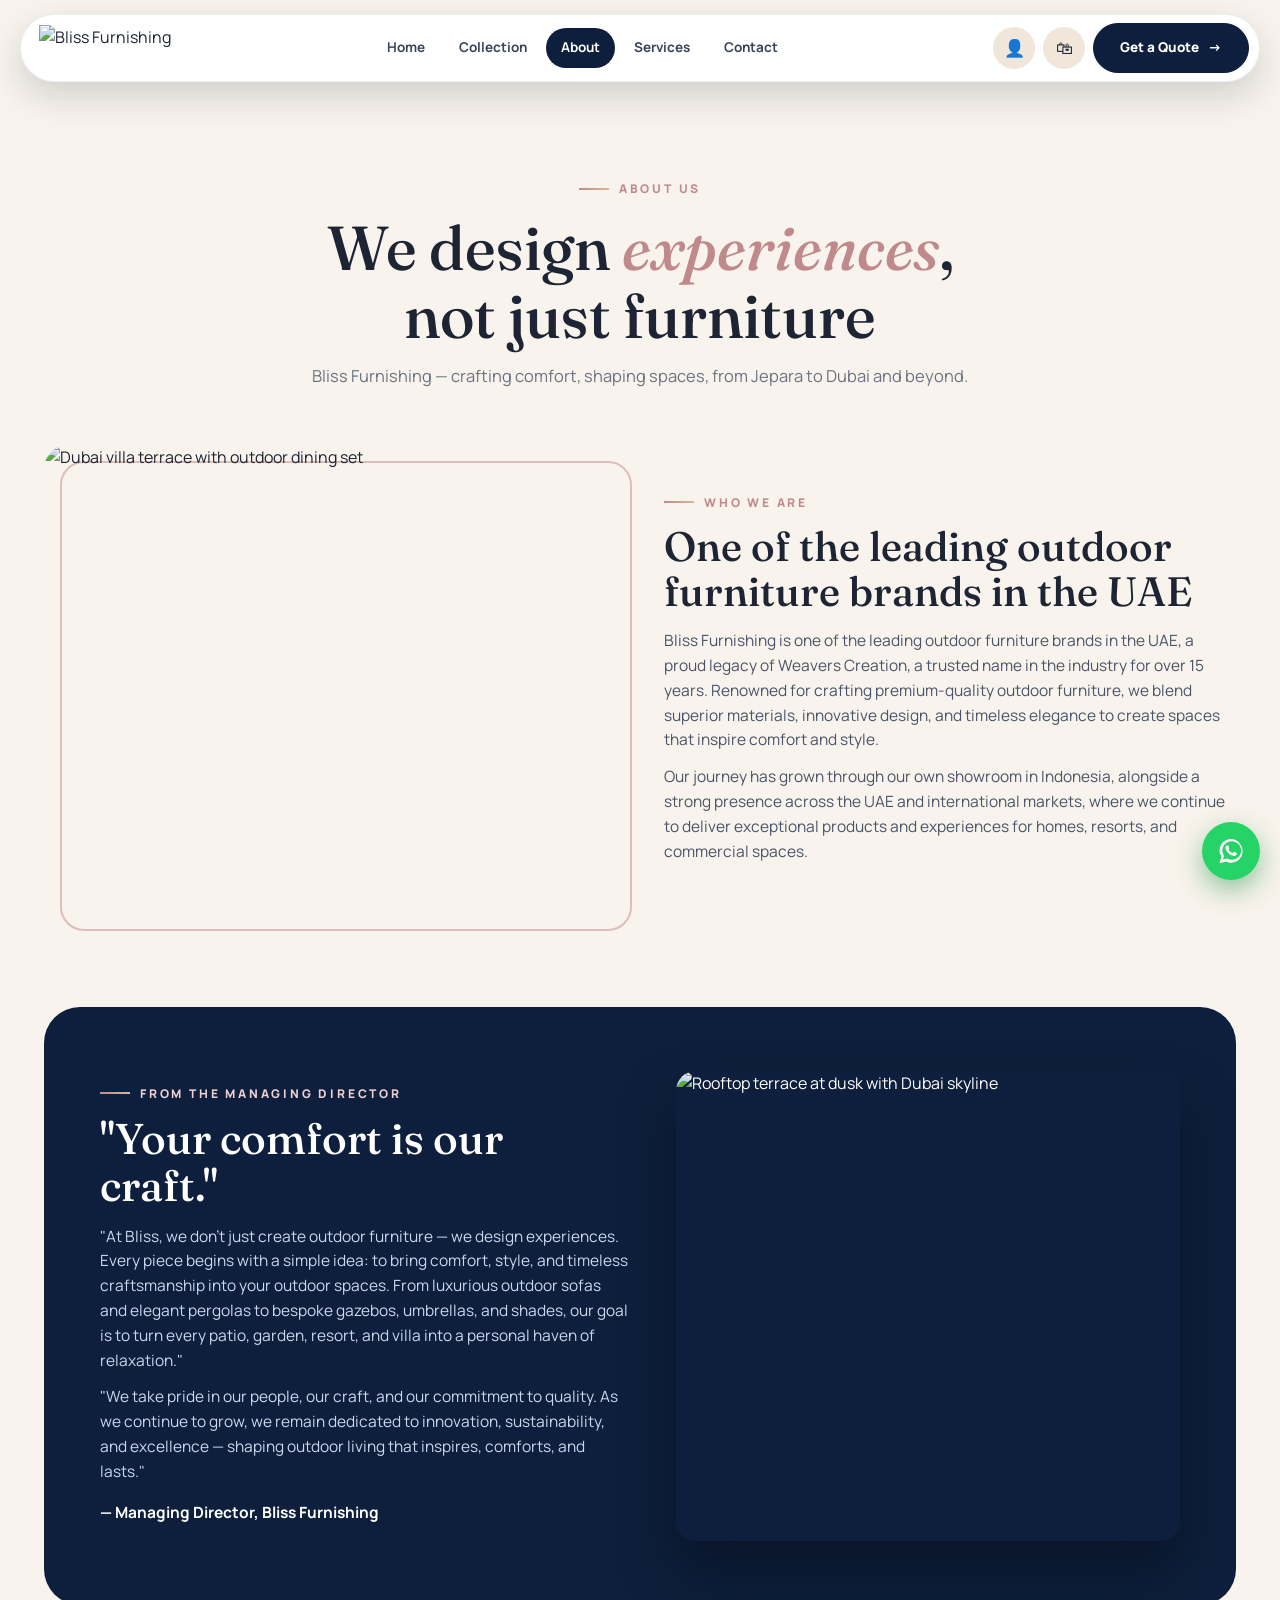
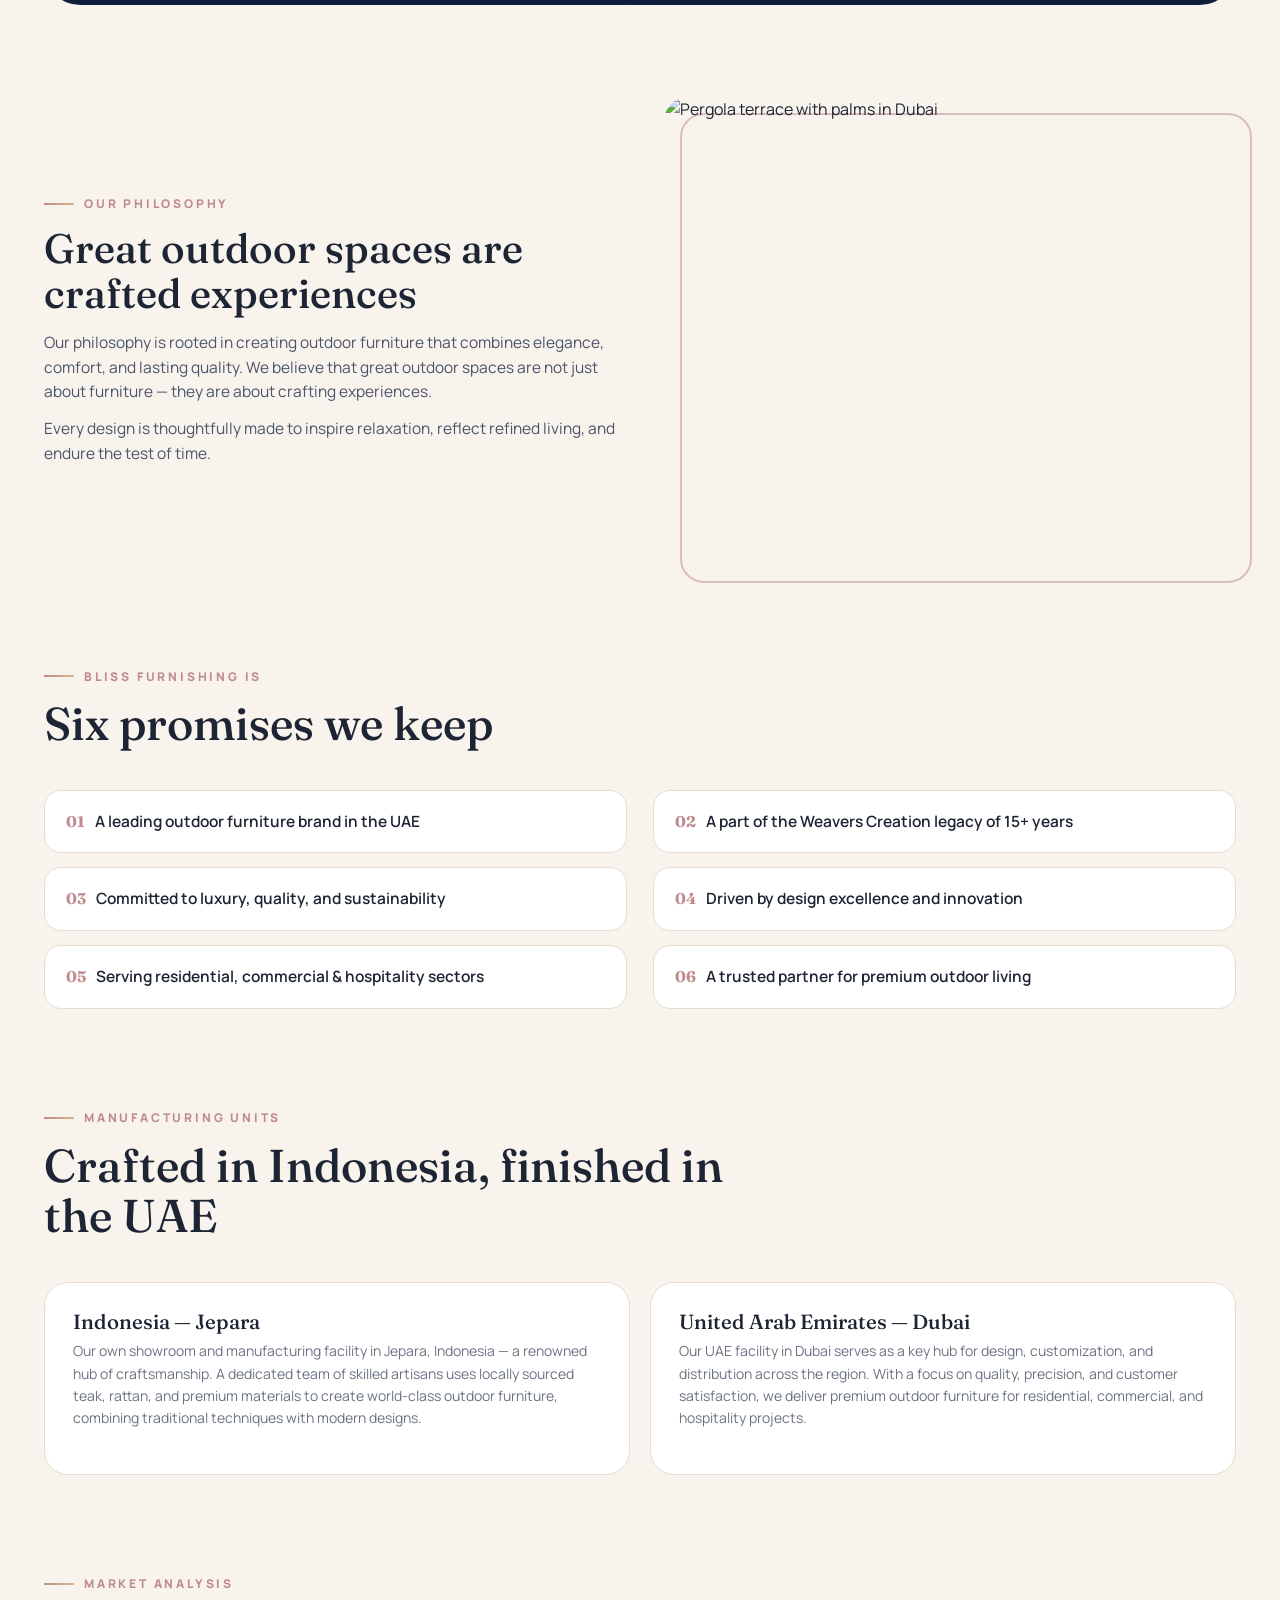
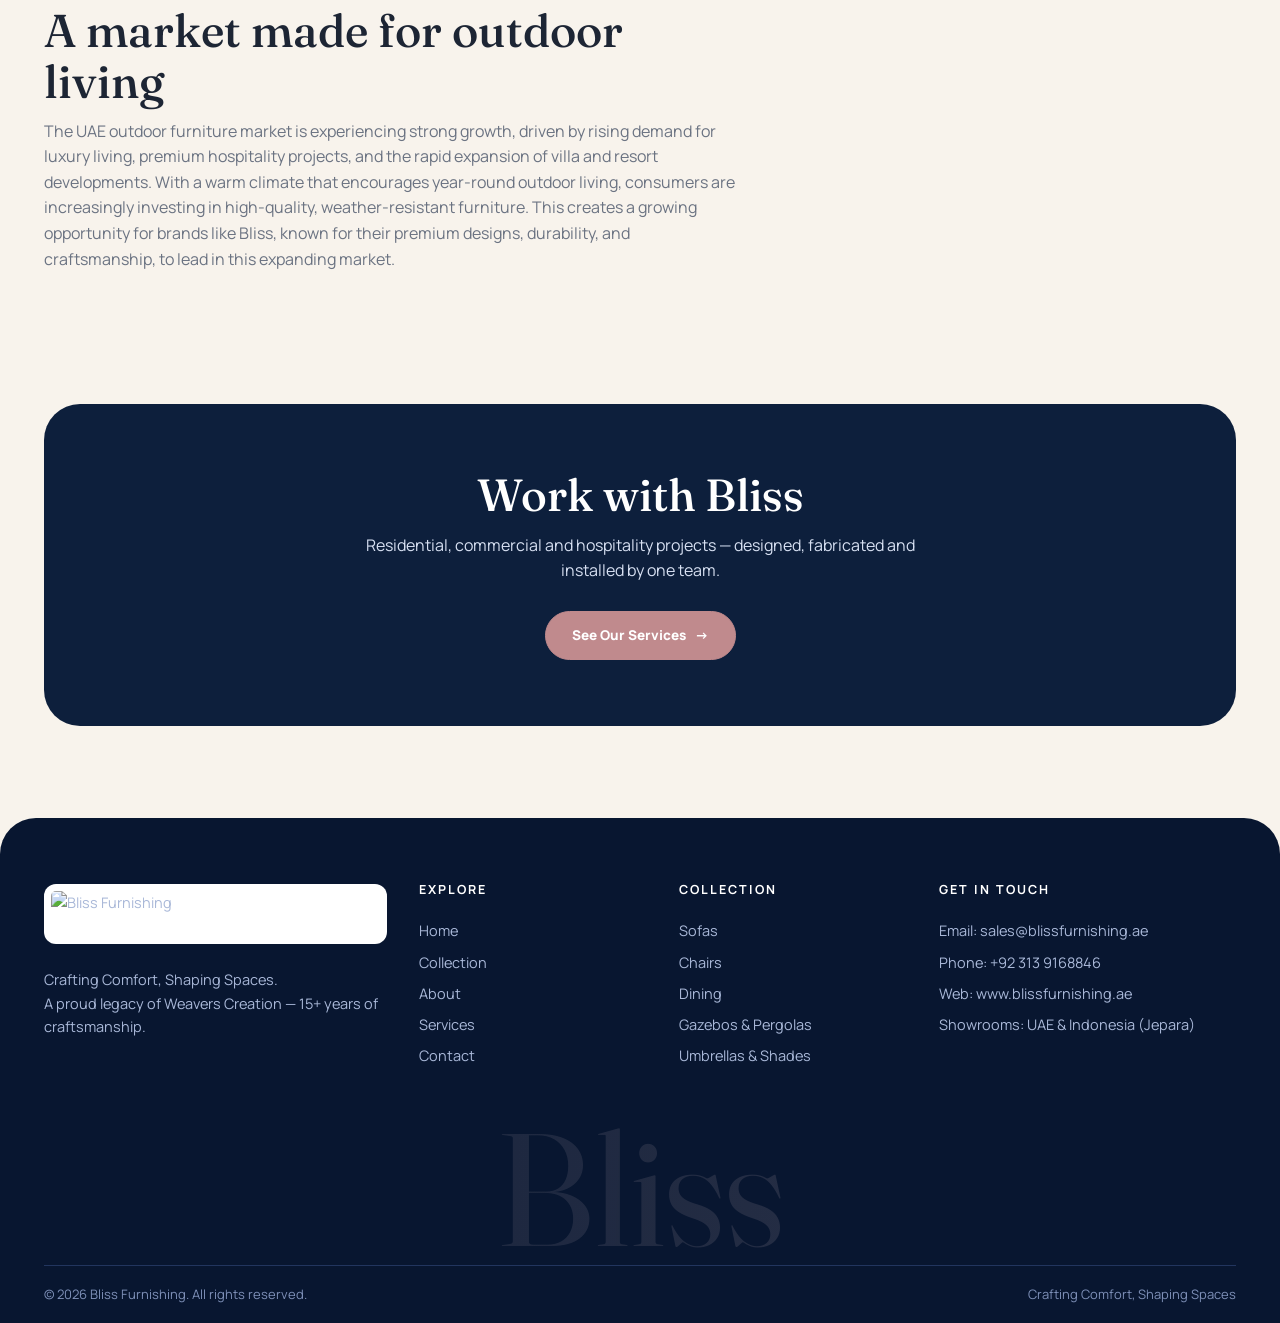
==== animated/about.html @ ad26f870 "Add files via upload" ====
<!DOCTYPE html>
<html lang="en">
<head>
<meta charset="UTF-8">
<meta name="viewport" content="width=device-width, initial-scale=1.0">
<title>About — Bliss Furnishing | A Weavers Creation Legacy</title>
<link rel="stylesheet" href="style.css?v=6">
</head>
<body>
<div id="loader"><img src="../images/logo.png" alt="Bliss Furnishing"></div>
<div class="nav-shell">
  <div class="nav-in">
    <a class="logo" href="index.html"><img src="../images/logo.png" alt="Bliss Furnishing"></a>
    <nav class="main" id="mainNav">
      <a href="index.html">Home</a>
      <a href="collection.html">Collection</a>
      <a href="about.html" class="active">About</a>
      <a href="services.html">Services</a>
      <a href="contact.html">Contact</a>
    </nav>
    <div class="nav-acts">
      <a class="nicon" href="account.html" title="My Account">👤</a>
      <a class="nicon" href="cart.html" title="Cart">🛍<span class="cartCount">0</span></a>
      <a class="btn" href="contact.html">Get a Quote <span class="arr">→</span></a>
    </div>
    <button class="burger" onclick="document.getElementById('mainNav').classList.toggle('open')">☰</button>
  </div>
</div>

<section class="wrap pagehero">
  <div class="eyebrow">About Us</div>
  <h1 data-cnt="about.heroTitle">We design <em>experiences</em>,<br>not just furniture</h1>
  <p data-cnt="about.heroSub">Bliss Furnishing — crafting comfort, shaping spaces, from Jepara to Dubai and beyond.</p>
</section>

<section class="wrap">
  <div class="split rv">
    <div class="imgbox"><img data-cimg="about.whoImg" src="../images/terrace.jpg" alt="Dubai villa terrace with outdoor dining set"></div>
    <div>
      <div class="eyebrow">Who We Are</div>
      <h2 data-cnt="about.whoTitle">One of the leading outdoor furniture brands in the UAE</h2>
      <p data-cnt="about.whoText">Bliss Furnishing is one of the leading outdoor furniture brands in the UAE, a proud legacy of Weavers Creation, a trusted name in the industry for over 15 years. Renowned for crafting premium-quality outdoor furniture, we blend superior materials, innovative design, and timeless elegance to create spaces that inspire comfort and style.</p>
      <p data-cnt="about.whoText2">Our journey has grown through our own showroom in Indonesia, alongside a strong presence across the UAE and international markets, where we continue to deliver exceptional products and experiences for homes, resorts, and commercial spaces.</p>
    </div>
  </div>
</section>

<section class="wrap sec">
  <div class="feature rv">
    <div class="fbg"></div>
    <div>
      <div class="eyebrow" style="color:var(--rose2)">From the Managing Director</div>
      <h2 data-cnt="about.mdQuote">"Your comfort is our craft."</h2>
      <p data-cnt="about.mdText">"At Bliss, we don't just create outdoor furniture — we design experiences. Every piece begins with a simple idea: to bring comfort, style, and timeless craftsmanship into your outdoor spaces. From luxurious outdoor sofas and elegant pergolas to bespoke gazebos, umbrellas, and shades, our goal is to turn every patio, garden, resort, and villa into a personal haven of relaxation."</p>
      <p data-cnt="about.mdText2">"We take pride in our people, our craft, and our commitment to quality. As we continue to grow, we remain dedicated to innovation, sustainability, and excellence — shaping outdoor living that inspires, comforts, and lasts."</p>
      <p style="color:#fff;font-weight:700;margin-top:16px">— Managing Director, Bliss Furnishing</p>
    </div>
    <img class="main" data-cimg="about.mdImg" src="../images-uae/coffee.jpg" alt="Rooftop terrace at dusk with Dubai skyline">
  </div>
</section>

<section class="wrap" style="padding-bottom:92px">
  <div class="split rv">
    <div>
      <div class="eyebrow">Our Philosophy</div>
      <h2 data-cnt="about.philTitle">Great outdoor spaces are crafted experiences</h2>
      <p data-cnt="about.philText">Our philosophy is rooted in creating outdoor furniture that combines elegance, comfort, and lasting quality. We believe that great outdoor spaces are not just about furniture — they are about crafting experiences.</p>
      <p data-cnt="about.philText2">Every design is thoughtfully made to inspire relaxation, reflect refined living, and endure the test of time.</p>
    </div>
    <div class="imgbox"><img data-cimg="about.philImg" src="../images-uae/pergola.jpg" alt="Pergola terrace with palms in Dubai"></div>
  </div>
</section>

<section class="wrap" style="padding-bottom:92px">
  <div class="sec-head rv">
    <div class="eyebrow">Bliss Furnishing Is</div>
    <h2>Six promises we keep</h2>
  </div>
  <div class="list6">
    <div><b>01</b><span data-cnt="about.pr1">A leading outdoor furniture brand in the UAE</span></div>
    <div><b>02</b><span data-cnt="about.pr2">A part of the Weavers Creation legacy of 15+ years</span></div>
    <div><b>03</b><span data-cnt="about.pr3">Committed to luxury, quality, and sustainability</span></div>
    <div><b>04</b><span data-cnt="about.pr4">Driven by design excellence and innovation</span></div>
    <div><b>05</b><span data-cnt="about.pr5">Serving residential, commercial & hospitality sectors</span></div>
    <div><b>06</b><span data-cnt="about.pr6">A trusted partner for premium outdoor living</span></div>
  </div>
</section>

<section class="wrap" style="padding-bottom:92px">
  <div class="sec-head rv">
    <div class="eyebrow">Manufacturing Units</div>
    <h2 data-cnt="about.unitsTitle">Crafted in Indonesia, finished in the UAE</h2>
  </div>
  <div class="grid" style="grid-template-columns:repeat(2,1fr)">
    <div class="pcard rv"><div class="info" style="padding:28px">
      <h3 data-cnt="about.u1t">Indonesia — Jepara</h3>
      <p class="desc" data-cnt="about.u1d" style="min-height:0">Our own showroom and manufacturing facility in Jepara, Indonesia — a renowned hub of craftsmanship. A dedicated team of skilled artisans uses locally sourced teak, rattan, and premium materials to create world-class outdoor furniture, combining traditional techniques with modern designs.</p>
    </div></div>
    <div class="pcard rv" data-d="1"><div class="info" style="padding:28px">
      <h3 data-cnt="about.u2t">United Arab Emirates — Dubai</h3>
      <p class="desc" data-cnt="about.u2d" style="min-height:0">Our UAE facility in Dubai serves as a key hub for design, customization, and distribution across the region. With a focus on quality, precision, and customer satisfaction, we deliver premium outdoor furniture for residential, commercial, and hospitality projects.</p>
    </div></div>
  </div>
</section>

<section class="wrap" style="padding-bottom:92px">
  <div class="sec-head rv">
    <div class="eyebrow">Market Analysis</div>
    <h2 data-cnt="about.mktTitle">A market made for outdoor living</h2>
    <p data-cnt="about.mktText" style="max-width:900px">The UAE outdoor furniture market is experiencing strong growth, driven by rising demand for luxury living, premium hospitality projects, and the rapid expansion of villa and resort developments. With a warm climate that encourages year-round outdoor living, consumers are increasingly investing in high-quality, weather-resistant furniture. This creates a growing opportunity for brands like Bliss, known for their premium designs, durability, and craftsmanship, to lead in this expanding market.</p>
  </div>
</section>

<section class="wrap">
  <div class="cta rv">
    <div class="cbg"></div>
    <h2 data-cnt="about.ctaTitle">Work with Bliss</h2>
    <p data-cnt="about.ctaText">Residential, commercial and hospitality projects — designed, fabricated and installed by one team.</p>
    <a class="btn rose" href="services.html">See Our Services <span class="arr">→</span></a>
  </div>
</section>

<footer>
  <div class="wrap">
    <div class="foot-in">
      <div><a class="logo" href="index.html"><img src="../images/logo.png" alt="Bliss Furnishing"></a><p style="margin-top:16px" data-cnt="footer.tag">Crafting Comfort, Shaping Spaces.<br>A proud legacy of Weavers Creation — 15+ years of craftsmanship.</p></div>
      <div><h4>Explore</h4><a href="index.html">Home</a><a href="collection.html">Collection</a><a href="about.html">About</a><a href="services.html">Services</a><a href="contact.html">Contact</a></div>
      <div><h4>Collection</h4><a href="collection.html">Sofas</a><a href="collection.html">Chairs</a><a href="collection.html">Dining</a><a href="collection.html">Gazebos & Pergolas</a><a href="collection.html">Umbrellas & Shades</a></div>
      <div><h4>Get in Touch</h4><p>Email: sales@blissfurnishing.ae</p><p>Phone: +92 313 9168846</p><p>Web: www.blissfurnishing.ae</p><p>Showrooms: UAE & Indonesia (Jepara)</p></div>
    </div>
    <div class="big-word">Bliss</div>
    <div class="foot-bar"><span>© 2026 Bliss Furnishing. All rights reserved.</span><span>Crafting Comfort, Shaping Spaces</span></div>
  </div>
</footer>
<script>
window.addEventListener('load',()=>setTimeout(()=>document.getElementById('loader').classList.add('done'),400));
setTimeout(()=>document.getElementById('loader').classList.add('done'),2200);
const io=new IntersectionObserver(es=>es.forEach(e=>{if(e.isIntersecting){e.target.classList.add('in');io.unobserve(e.target)}}),{threshold:.12});
document.querySelectorAll('.rv').forEach(el=>io.observe(el));
</script>
<a id="waFloat" href="https://wa.me/923139168846?text=Hello%20Bliss%20Furnishing%2C%20I%20have%20a%20question" target="_blank" rel="noopener" aria-label="Chat with us on WhatsApp" style="position:fixed;right:20px;bottom:20px;z-index:400;width:58px;height:58px;border-radius:50%;background:#25D366;display:grid;place-items:center;box-shadow:0 10px 26px rgba(18,140,60,.45)"><svg viewBox="0 0 32 32" width="30" height="30" fill="#fff" aria-hidden="true"><path d="M16.1 3.2C9.3 3.2 3.8 8.6 3.8 15.3c0 2.4.7 4.7 2 6.7L3.7 29l7.3-1.9c1.6.9 3.3 1.3 5.1 1.3 6.8 0 12.3-5.4 12.3-12.1S22.9 3.2 16.1 3.2zm0 22.1c-1.6 0-3.1-.4-4.5-1.2l-.3-.2-3.8 1 1-3.7-.2-.4a9.9 9.9 0 0 1-1.5-5.3c0-5.5 4.5-9.9 10-9.9s10 4.4 10 9.9-4.5 10-10 9.9zm5.5-7.4c-.3-.2-1.8-.9-2-1-.3-.1-.5-.2-.7.1-.2.3-.8 1-.9 1.1-.2.2-.3.2-.6.1a8.2 8.2 0 0 1-4-3.5c-.3-.5.3-.5.7-1.5.1-.2 0-.4 0-.5l-.9-2.2c-.2-.6-.5-.5-.7-.5h-.6c-.2 0-.5.1-.8.4-.3.3-1 1-1 2.5s1.1 2.9 1.2 3.1c.2.2 2.1 3.2 5.1 4.5.7.3 1.3.5 1.7.6.7.2 1.4.2 1.9.1.6-.1 1.8-.7 2-1.4.3-.7.3-1.3.2-1.4-.1-.1-.3-.2-.6-.4z"/></svg></a>
<script>try{var _w=Bliss&&Bliss.settings&&Bliss.settings().wa;if(_w){document.getElementById('waFloat').href='https://wa.me/'+_w+'?text='+encodeURIComponent('Hello Bliss Furnishing, I have a question');}}catch(e){}</script>
<script>window.ROOT="../";</script>
<script src="../assets/store.js?v=3"></script>
</body>
</html>
---- animated/style.css ----
@import url('https://fonts.googleapis.com/css2?family=Fraunces:ital,opsz,wght@0,9..144,400;0,9..144,500;0,9..144,600;1,9..144,500&family=Manrope:wght@400;500;600;700;800&display=swap');
*{box-sizing:border-box;margin:0;padding:0}
:root{--navy:#0d1f3c;--navy2:#081630;--rose:#c08a8d;--rose2:#eecfd0;--gold:#d9b98a;--cream:#f8f3ec;--sand:#f0e7da;--ink:#1d2534;--muted:#6b7382;--line:#e6ddcf;--r:24px}
html{scroll-behavior:smooth}
body{font-family:'Manrope',sans-serif;color:var(--ink);background:var(--cream);line-height:1.6;overflow-x:hidden}
img{display:block;max-width:100%}
a{color:inherit;text-decoration:none}
.wrap{max-width:1240px;margin:0 auto;padding:0 24px}
h1,h2,h3,.serif{font-family:'Fraunces',serif;font-weight:500;line-height:1.1}
.eyebrow{display:inline-flex;align-items:center;gap:10px;font-size:12px;font-weight:800;letter-spacing:2.8px;text-transform:uppercase;color:var(--rose)}
.eyebrow::before{content:"";width:30px;height:2px;background:linear-gradient(90deg,var(--rose),var(--gold))}
/* ---------- preloader ---------- */
#loader{position:fixed;inset:0;z-index:200;background:var(--navy2);display:grid;place-items:center;transition:opacity .7s ease,visibility .7s}
#loader.done{opacity:0;visibility:hidden}
#loader img{height:92px;background:#fff;border-radius:14px;padding:10px;animation:lpulse 1.2s ease-in-out infinite}
@keyframes lpulse{0%,100%{transform:scale(1)}50%{transform:scale(1.05)}}
/* ---------- nav ---------- */
.nav-shell{position:fixed;top:14px;left:0;right:0;z-index:100;padding:0 16px;animation:drop .8s .2s cubic-bezier(.2,.8,.2,1) backwards}
@keyframes drop{from{transform:translateY(-70px);opacity:0}}
.nav-in{max-width:1240px;margin:0 auto;display:flex;align-items:center;justify-content:space-between;gap:16px;background:#ffffff;border:1px solid rgba(13,31,60,.08);box-shadow:0 14px 36px rgba(8,22,48,.16);border-radius:999px;padding:8px 10px 8px 18px;transition:.3s}
.logo img{height:46px;width:auto}
nav.main{display:flex;gap:4px}
nav.main a{font-size:13.5px;font-weight:700;padding:9px 15px;border-radius:999px;color:#39445a;position:relative}
nav.main a:hover{background:var(--sand)}
nav.main a.active{background:var(--navy);color:#fff}
.btn{display:inline-flex;align-items:center;gap:9px;padding:13px 26px;border-radius:999px;font-size:13.5px;font-weight:800;background:var(--navy);color:#fff;border:1px solid var(--navy);cursor:pointer;transition:.3s;overflow:hidden}
.btn .arr{transition:transform .3s}
.btn:hover{background:var(--rose);border-color:var(--rose);transform:translateY(-2px);box-shadow:0 14px 26px rgba(192,138,141,.4)}
.btn:hover .arr{transform:translateX(4px)}
.btn.rose{background:var(--rose);border-color:var(--rose)}
.btn.rose:hover{background:var(--navy);border-color:var(--navy);box-shadow:0 14px 26px rgba(13,31,60,.35)}
.btn.ghost{background:rgba(255,255,255,.12);color:#fff;border-color:rgba(255,255,255,.55);backdrop-filter:blur(6px)}
.btn.ghost:hover{background:#fff;color:var(--navy)}
.burger{display:none;background:var(--navy);color:#fff;border:none;border-radius:999px;width:42px;height:42px;font-size:18px;cursor:pointer}
/* ---------- hero ---------- */
.hero{position:relative;height:100vh;height:100svh;min-height:620px;max-height:940px;display:flex;align-items:flex-end;color:#fff;overflow:hidden;border-radius:0 0 36px 36px}
.hero .bg{position:absolute;inset:-6% 0}
.hero .bg img{width:100%;height:100%;object-fit:cover}
.hslide{position:absolute;inset:0;opacity:0;transition:opacity 1.6s ease}
.hslide.on{opacity:1}
.hslide img{width:100%;height:100%;object-fit:cover;animation:sway 16s ease-in-out infinite alternate}
@keyframes sway{from{transform:scale(1.07) rotate(0deg) translateX(0)}to{transform:scale(1.13) rotate(.5deg) translateX(-10px)}}
.hdots{position:absolute;bottom:64px;left:50%;transform:translateX(-50%);display:flex;gap:8px;z-index:5}
.hdots button{width:9px;height:9px;border-radius:99px;border:0;background:rgba(255,255,255,.45);cursor:pointer;padding:0}
.hdots button.on{background:#fff;width:26px}
@keyframes kenburns{from{transform:scale(1)}to{transform:scale(1.1)}}
.hero::after{content:"";position:absolute;inset:0;background:linear-gradient(180deg,rgba(8,22,48,.38),rgba(8,22,48,.05) 34%,rgba(8,22,48,.78)),linear-gradient(96deg,rgba(8,22,48,.62) 0%,rgba(8,22,48,.28) 46%,rgba(8,22,48,0) 72%)}
.hero-in{position:relative;z-index:2;padding:118px 0 104px;width:100%}
.hero h1{font-size:clamp(31px,4.2vw,50px);max-width:640px;line-height:1.04;text-shadow:0 3px 26px rgba(8,22,48,.55),0 1px 3px rgba(8,22,48,.5)}
.hero .eyebrow{color:#ffe1e2;text-shadow:0 1px 10px rgba(8,22,48,.65)}
.hero h1 .line{display:block}
.hero h1 .line span{display:inline-block;animation:fadeUp .9s ease backwards}
.hero h1 .line:nth-child(2) span{animation-delay:.15s}
.hero h1 .line:nth-child(3) span{animation-delay:.3s}
.hero h1 em{font-style:italic;color:#f3c6a5;text-shadow:0 2px 16px rgba(8,22,48,.9),0 1px 3px rgba(8,22,48,.95)}
.hero p{max-width:570px;font-size:16.5px;color:#f2f5fb;margin:16px 0 24px;animation:fadeUp 1s .5s backwards;text-shadow:0 1px 12px rgba(8,22,48,.7)}
.hero-cta{display:flex;gap:12px;flex-wrap:wrap;animation:fadeUp 1s .65s backwards}
@keyframes fadeUp{from{opacity:0;transform:translateY(24px)}}
.float-chip{position:absolute;z-index:3;background:rgba(255,255,255,.92);color:var(--navy);border-radius:16px;padding:12px 18px;font-weight:800;font-size:13.5px;box-shadow:0 18px 36px rgba(8,22,48,.28);display:flex;gap:10px;align-items:center;animation:floaty 5.5s ease-in-out infinite}
.float-chip small{display:block;font-weight:600;color:var(--muted);font-size:11.5px}
.float-chip .dot{width:10px;height:10px;border-radius:50%;background:var(--rose);animation:blink 1.8s infinite}
@keyframes blink{0%,100%{opacity:1}50%{opacity:.35}}
@keyframes floaty{0%,100%{transform:translateY(0)}50%{transform:translateY(-9px)}}
.chip1{top:21%;right:6%}
.chip2{bottom:30%;right:11%;animation-delay:1.4s}
.scroll-hint{position:absolute;left:50%;bottom:20px;transform:translateX(-50%);z-index:3;color:#dbe4f5;font-size:11px;letter-spacing:2.6px;text-transform:uppercase;text-align:center}
.scroll-hint::after{content:"";display:block;width:1.5px;height:38px;margin:8px auto 0;background:linear-gradient(#fff,transparent);animation:drip 1.8s ease-in-out infinite}
@keyframes drip{0%{transform:scaleY(0);transform-origin:top}55%{transform:scaleY(1);transform-origin:top}56%{transform-origin:bottom}100%{transform:scaleY(0);transform-origin:bottom}}
.hero-stats{display:flex;gap:36px;margin-top:32px;flex-wrap:wrap;animation:fadeUp 1s .8s backwards}
.hero-stats b{font-family:'Fraunces',serif;font-size:32px;display:block}
.hero-stats span{font-size:12px;letter-spacing:1.7px;text-transform:uppercase;color:#c6d0e4}
/* ---------- marquee ---------- */
.marquee{background:#c08a8d;color:#fff;overflow:hidden;padding:16px 0}
.hero .marquee{position:absolute;left:0;right:0;bottom:0;z-index:4;background:linear-gradient(90deg,rgba(189,131,135,.97),rgba(201,159,162,.97));backdrop-filter:blur(6px);padding:13px 0}
.marquee .track{display:flex;gap:46px;white-space:nowrap;width:max-content;animation:mq 44s linear infinite;font-family:'Fraunces',serif;font-size:19px}
.marquee i{color:#f6e7cd;font-style:normal}
@keyframes mq{to{transform:translateX(-50%)}}
/* ---------- sections & reveal ---------- */
.sec{padding-top:92px;padding-bottom:92px}
.sec-head{max-width:700px;margin-bottom:40px}
.sec-head h2{font-size:clamp(31px,4.2vw,46px);margin:13px 0 11px}
.sec-head h2 em{font-style:italic;color:var(--rose)}
.sec-head p{color:var(--muted);font-size:16px}
.center{margin-left:auto;margin-right:auto;text-align:center}
.center .eyebrow::after{content:"";width:30px;height:2px;background:linear-gradient(90deg,var(--gold),var(--rose))}
.rv{opacity:0;transform:translateY(34px);transition:opacity .8s ease,transform .8s cubic-bezier(.2,.8,.2,1)}
.rv.in{opacity:1;transform:none}
.rv[data-d="1"]{transition-delay:.1s}.rv[data-d="2"]{transition-delay:.2s}.rv[data-d="3"]{transition-delay:.3s}.rv[data-d="4"]{transition-delay:.4s}
/* ---------- tiles ---------- */
.tiles{display:grid;grid-template-columns:repeat(4,1fr);gap:16px}
.tile{position:relative;border-radius:var(--r);overflow:hidden;height:320px}
.tile img{width:100%;height:100%;object-fit:cover;transition:transform 1s cubic-bezier(.2,.7,.2,1)}
.tile:hover img{transform:scale(1.1) rotate(1deg)}
.tile::after{content:"";position:absolute;inset:0;background:linear-gradient(115deg,transparent 30%,rgba(255,255,255,.28) 48%,transparent 62%);transform:translateX(-120%);transition:transform .9s}
.tile:hover::after{transform:translateX(120%)}
.tile .cap{position:absolute;inset:auto 12px 12px 12px;background:rgba(255,255,255,.93);backdrop-filter:blur(8px);border-radius:15px;padding:13px 17px;display:flex;justify-content:space-between;align-items:center;z-index:2}
.tile .cap b{font-size:15.5px}
.tile .cap span{font-size:12px;color:var(--muted)}
.tile .arr{width:33px;height:33px;border-radius:50%;background:var(--navy);color:#fff;display:grid;place-items:center;transition:.3s}
.tile:hover .arr{background:var(--rose);transform:rotate(-38deg)}
/* ---------- product cards ---------- */
.grid{display:grid;grid-template-columns:repeat(3,1fr);gap:20px}
.pcard{background:#fff;border-radius:var(--r);overflow:hidden;border:1px solid var(--line);transition:transform .35s,box-shadow .35s;animation:cardIn .6s backwards}
@keyframes cardIn{from{opacity:0;transform:translateY(26px) scale(.97)}}
.pcard:hover{transform:translateY(-7px);box-shadow:0 26px 48px rgba(8,22,48,.15)}
.pcard .ph{position:relative;overflow:hidden}
.pcard .ph img{width:100%;height:272px;object-fit:cover;transition:transform 1s cubic-bezier(.2,.7,.2,1)}
.pcard:hover .ph img{transform:scale(1.09)}
.pill{position:absolute;top:12px;left:12px;background:rgba(255,255,255,.93);font-size:11px;font-weight:800;letter-spacing:1.2px;text-transform:uppercase;padding:6px 12px;border-radius:999px;z-index:2}
.pill.rose{background:var(--rose);color:#fff}
.pcard .info{padding:20px 21px 22px}
.pcard h3{font-size:20.5px}
.pcard .desc{color:var(--muted);font-size:14px;margin:7px 0 16px;min-height:44px}
.pcard .row{display:flex;justify-content:space-between;align-items:center;gap:10px}
.pcard .price{font-weight:800;font-size:14.5px}
.pcard .price small{display:block;font-weight:600;color:var(--muted);font-size:11.5px}
.enq{font-size:12.5px;font-weight:800;padding:10px 18px;border-radius:999px;border:1.5px solid var(--navy);transition:.25s}
.enq:hover{background:var(--navy);color:#fff;letter-spacing:.4px}
/* ---------- feature / parallax band ---------- */
.feature{position:relative;border-radius:36px;overflow:hidden;color:#fff;padding:64px 56px;display:grid;grid-template-columns:1.05fr 1fr;gap:46px;align-items:center;background:var(--navy)}
.feature .fbg{position:absolute;inset:-14% 0;background:url('../images-uae/bar.jpg') center/cover;opacity:.16}
.feature>*{position:relative;z-index:2}
.feature img.main{border-radius:20px;width:100%;height:470px;object-fit:cover;box-shadow:0 30px 60px rgba(0,0,0,.35)}
.feature h2{font-size:clamp(29px,3.7vw,43px);margin:12px 0 14px}
.feature p{color:#ccd7ee;font-size:15.5px;margin-bottom:12px}
.swatches{display:flex;gap:10px;margin:18px 0 26px;align-items:center}
.swatches span{width:34px;height:34px;border-radius:50%;border:2px solid rgba(255,255,255,.55);transition:.3s}
.swatches span:hover{transform:scale(1.25)}
.swatches small{color:#ccd7ee;font-size:13px;margin-left:5px}
/* ---------- why ---------- */
.why{display:grid;grid-template-columns:repeat(4,1fr);gap:16px}
.why .w{background:#fff;border:1px solid var(--line);border-radius:var(--r);padding:29px 25px;transition:.35s;position:relative;overflow:hidden}
.why .w::before{content:"";position:absolute;top:0;left:0;right:0;height:4px;background:linear-gradient(90deg,var(--rose),var(--gold));transform:scaleX(0);transform-origin:left;transition:transform .45s}
.why .w:hover{transform:translateY(-5px);box-shadow:0 20px 38px rgba(8,22,48,.1)}
.why .w:hover::before{transform:scaleX(1)}
.why .n{font-family:'Fraunces',serif;font-size:31px;color:var(--rose)}
.why h3{font-size:19px;margin:10px 0 8px}
.why p{color:var(--muted);font-size:14px}
/* ---------- split / pages ---------- */
.split{display:grid;grid-template-columns:1fr 1fr;gap:48px;align-items:center}
.split .imgbox{position:relative}
.split .imgbox img{border-radius:var(--r);width:100%;height:470px;object-fit:cover}
.split .imgbox::after{content:"";position:absolute;inset:16px -16px -16px 16px;border:2px solid var(--rose);border-radius:var(--r);z-index:-1;opacity:.5}
.split h2{font-size:clamp(29px,3.7vw,41px);margin:12px 0 14px}
.split p{color:#4a5468;font-size:15.5px;margin-bottom:12px}
.pagehero{padding:172px 0 56px;text-align:center}
.pagehero h1{font-size:clamp(40px,5.6vw,62px);margin:15px 0 13px;animation:fadeUp .9s backwards}
.pagehero h1 em{font-style:italic;color:var(--rose)}
.pagehero p{color:var(--muted);max-width:720px;margin:0 auto;font-size:16.5px;animation:fadeUp .9s .15s backwards}
.chips{display:flex;gap:9px;flex-wrap:wrap;justify-content:center;margin:6px 0 34px}
.chip{padding:11px 21px;border-radius:999px;border:1.5px solid #d9d0bf;background:#fff;font-weight:700;font-size:13.5px;cursor:pointer;transition:.25s;font-family:inherit}
.chip:hover{border-color:var(--navy);transform:translateY(-2px)}
.chip.on{background:var(--navy);color:#fff;border-color:var(--navy);box-shadow:0 10px 22px rgba(13,31,60,.3)}
.sortrow{display:flex;justify-content:space-between;align-items:center;margin-bottom:20px;color:var(--muted);font-size:14px;flex-wrap:wrap;gap:10px}
.sortrow select{padding:10px 15px;border-radius:999px;border:1.5px solid #d9d0bf;background:#fff;font-family:inherit;font-weight:600}
/* ---------- services ---------- */
.svc{display:grid;grid-template-columns:repeat(3,1fr);gap:16px}
.svc .s{background:#fff;border:1px solid var(--line);border-radius:var(--r);padding:29px 25px;transition:.35s;position:relative;overflow:hidden}
.svc .s::after{content:"";position:absolute;right:-34px;top:-34px;width:96px;height:96px;border-radius:50%;background:var(--sand);transition:.45s;z-index:0}
.svc .s>*{position:relative;z-index:1}
.svc .s:hover{transform:translateY(-5px);box-shadow:0 22px 40px rgba(8,22,48,.12)}
.svc .s:hover::after{transform:scale(3.2);background:#f3e3e4}
.svc .s b{font-family:'Fraunces',serif;font-size:27px;color:var(--rose)}
.svc .s h3{font-size:19px;margin:9px 0 7px}
.svc .s p{color:var(--muted);font-size:14px}
.list6{display:grid;grid-template-columns:repeat(2,1fr);gap:14px 26px}
.list6 div{background:#fff;border:1px solid var(--line);border-radius:17px;padding:18px 21px;font-size:15.5px;font-weight:600;transition:.3s}
.list6 div:hover{border-color:var(--rose);transform:translateX(6px)}
.list6 b{color:var(--rose);font-family:'Fraunces',serif;margin-right:10px}
.partners{display:flex;flex-wrap:wrap;gap:12px;justify-content:center}
.plogo{background:#fff;border:1px solid var(--line);border-radius:16px;padding:16px 22px 12px;display:flex;flex-direction:column;align-items:center;justify-content:flex-end;gap:9px;min-width:158px;transition:.25s}
.plogo:hover{transform:translateY(-3px);box-shadow:0 16px 30px rgba(8,22,48,.1);border-color:var(--rose)}
.plogo img{height:36px;max-width:150px;object-fit:contain}
.plogo span{font-size:12px;font-weight:700;color:var(--muted);letter-spacing:.4px}
.plogo .wordmark{font-family:'Fraunces',serif;font-style:italic;font-size:21px;color:#44506a;height:36px;display:flex;align-items:center}
/* ---------- gallery strip ---------- */
.strip{display:grid;grid-template-columns:repeat(4,1fr);gap:14px}
.strip figure{border-radius:20px;overflow:hidden;height:250px;position:relative}
.strip img{width:100%;height:100%;object-fit:cover;transition:transform 1s}
.strip figure:hover img{transform:scale(1.1)}
.strip figcaption{position:absolute;left:12px;bottom:12px;background:rgba(8,22,48,.72);color:#fff;backdrop-filter:blur(5px);font-size:12px;font-weight:700;padding:6px 12px;border-radius:999px}
/* ---------- contact ---------- */
.contact-grid{display:grid;grid-template-columns:1fr 1.15fr;gap:22px;align-items:start}
.c-card{background:#fff;border:1px solid var(--line);border-radius:var(--r);padding:27px;margin-bottom:16px;transition:.3s}
.c-card:hover{transform:translateX(6px);border-color:var(--rose)}
.c-card h3{font-size:12.5px;letter-spacing:2px;text-transform:uppercase;color:var(--rose);margin-bottom:7px;font-family:'Manrope'}
.c-card p{font-size:19px;font-weight:800}
.c-card small{color:var(--muted)}
.form-card{background:#fff;border:1px solid var(--line);border-radius:var(--r);padding:31px}
form .f{margin-bottom:15px}
form label{display:block;font-size:13px;font-weight:800;margin-bottom:7px}
form input,form textarea,form select{width:100%;padding:14px 16px;border:1.5px solid #ddd5c6;border-radius:14px;font-size:15px;font-family:inherit;background:#fff;transition:.25s}
form input:focus,form textarea:focus,form select:focus{outline:none;border-color:var(--rose);box-shadow:0 0 0 4px rgba(192,138,141,.16)}
/* ---------- CTA & footer ---------- */
.cta{position:relative;border-radius:36px;color:#fff;padding:66px 40px;text-align:center;overflow:hidden;background:var(--navy)}
.cta .cbg{position:absolute;inset:-12% 0;background:url('../images-uae/umbrella.jpg') center/cover;opacity:.3}
.cta>*{position:relative;z-index:2}
.cta h2{font-size:clamp(29px,4.2vw,45px);max-width:660px;margin:0 auto 13px}
.cta p{color:#d7e0f2;max-width:560px;margin:0 auto 27px}
footer{background:var(--navy2);color:#c9d4ea;margin-top:92px;border-radius:36px 36px 0 0}
.foot-in{display:grid;grid-template-columns:1.5fr 1fr 1fr 1.3fr;gap:32px;padding:62px 0 42px}
footer .logo img{background:#fff;border-radius:12px;padding:7px;height:60px}
footer h4{color:#fff;font-size:12.5px;letter-spacing:2px;text-transform:uppercase;margin-bottom:15px;font-family:'Manrope'}
footer a,footer p{display:block;color:#a9b8d8;font-size:14.5px;padding:4px 0}
footer a:hover{color:#fff}
.big-word{font-family:'Fraunces',serif;font-size:clamp(62px,12.5vw,170px);line-height:.95;text-align:center;user-select:none;background:linear-gradient(92deg,rgba(255,255,255,.05),rgba(238,207,208,.16),rgba(255,255,255,.05));background-size:200% 100%;-webkit-background-clip:text;background-clip:text;color:transparent;animation:shine 7s linear infinite}
@keyframes shine{to{background-position:200% 0}}
.foot-bar{border-top:1px solid #22355e;padding:18px 0;font-size:13px;color:#7e90b8;display:flex;justify-content:space-between;gap:10px;flex-wrap:wrap}
@media(max-width:1020px){.tiles,.why{grid-template-columns:repeat(2,1fr)}.grid,.svc{grid-template-columns:repeat(2,1fr)}.feature{grid-template-columns:1fr;padding:38px}.foot-in{grid-template-columns:1fr 1fr}.strip{grid-template-columns:repeat(2,1fr)}.float-chip{display:none}}
@media(max-width:760px){
 nav.main{display:none;position:absolute;top:calc(100% + 8px);left:12px;right:12px;background:#fff;border-radius:20px;flex-direction:column;padding:12px;box-shadow:0 20px 44px rgba(8,22,48,.22)}
 nav.main.open{display:flex}
 .burger{display:block}
 .nav-in .btn{display:none}
 .grid,.svc,.tiles,.why,.strip{grid-template-columns:1fr}
 .split,.contact-grid{grid-template-columns:1fr}
 .list6{grid-template-columns:1fr}
 .foot-in{grid-template-columns:1fr}
 .sec{padding-top:62px;padding-bottom:62px}
}
/* ---------- product slider ---------- */
.slider{position:relative}
.sview{overflow:hidden}
.strack{display:flex;gap:20px;transition:transform .65s cubic-bezier(.2,.8,.2,1)}
.strack .pcard{flex:0 0 calc((100% - 40px)/3);animation:none}
@media(max-width:1020px){.strack .pcard{flex-basis:calc((100% - 20px)/2)}}
@media(max-width:640px){.strack .pcard{flex-basis:100%}}
.sbtn{position:absolute;top:36%;z-index:5;width:46px;height:46px;border-radius:50%;border:1px solid var(--line);background:#fff;font-size:23px;line-height:1;cursor:pointer;box-shadow:0 10px 24px rgba(8,22,48,.16);transition:.25s;display:grid;place-items:center;color:var(--navy);font-family:inherit}
.sbtn:hover{background:var(--navy);color:#fff;transform:scale(1.08)}
.sbtn.prev{left:-14px}.sbtn.next{right:-14px}
@media(max-width:760px){.sbtn.prev{left:2px}.sbtn.next{right:2px}}
.sdots{display:flex;gap:8px;justify-content:center;margin-top:22px}
.sdots button{width:9px;height:9px;border-radius:99px;border:none;background:#d8cfbc;cursor:pointer;transition:.3s;padding:0}
.sdots button.on{background:var(--rose);width:27px}
/* ---------- reviews ---------- */
.rev{position:relative;max-width:1240px;margin:0 auto}
.rev .sbtn{top:50%;margin-top:-23px}
.rview{overflow:hidden;border-radius:var(--r)}
.rtrack{display:flex;transition:transform .6s cubic-bezier(.2,.8,.2,1);align-items:stretch}
.rev-card{flex:0 0 33.333%;padding:12px 10px}
.rev-card .rc{background:#fff;border:1px solid var(--line);border-radius:20px;padding:26px 20px;text-align:center;height:100%;transition:transform .55s cubic-bezier(.2,.8,.2,1),box-shadow .55s,border-color .55s;border-top:4px solid var(--sand)}
.rev-card.mid .rc{transform:scale(1.055);border-color:var(--revAccent,#d9b98a);border-top-color:var(--revAccent,#d9b98a);box-shadow:0 24px 48px rgba(8,22,48,.17);position:relative;z-index:2}
.rev-card img{width:74px;height:74px;border-radius:50%;object-fit:cover;border:3px solid var(--sand);margin:0 auto}
.rev-card.mid img{border-color:var(--revAccent,#d9b98a)}
.rev-card .stars{color:var(--revAccent,#e8a33d);letter-spacing:3px;font-size:15px;margin-top:10px;transition:color .55s}
.rev-card blockquote{font-family:'Fraunces',serif;font-size:15.5px;line-height:1.5;margin:9px 0 12px;color:var(--ink)}
.rev-card .who b{display:block;font-size:14.5px}
.rev-card .who span{color:var(--muted);font-size:12.5px}
@media(max-width:700px){.rev-card{flex:0 0 100%}}
@media (prefers-reduced-motion: reduce){
 *,*::before,*::after{animation-duration:.001s !important;transition-duration:.001s !important}
 .rv{opacity:1;transform:none}
}

/* ---------- store nav + hero texts ---------- */
.nav-acts{display:flex;align-items:center;gap:8px}
.nicon{position:relative;width:42px;height:42px;border-radius:50%;display:grid;place-items:center;background:var(--sand);font-size:17px}
.cartCount{position:absolute;top:-4px;right:-4px;background:var(--rose);color:#fff;font-size:11px;font-weight:800;min-width:19px;height:19px;border-radius:99px;place-items:center;padding:0 5px;display:none}
.hero-texts{position:absolute;left:50%;transform:translateX(-50%);bottom:104px;width:100%;z-index:3}
.htext{position:absolute;left:24px;right:24px;bottom:0;opacity:0;transform:translateY(18px);transition:opacity .7s ease,transform .7s ease;pointer-events:none;max-width:760px}
.htext.on{opacity:1;transform:none;pointer-events:auto}
.htext h1{font-size:clamp(30px,4.2vw,50px);max-width:640px;line-height:1.08;color:#fff;text-shadow:0 3px 26px rgba(8,22,48,.55),0 1px 3px rgba(8,22,48,.5)}
.htext h1 em{font-style:italic;color:#f3c6a5;text-shadow:0 2px 16px rgba(8,22,48,.9),0 1px 3px rgba(8,22,48,.95)}
.htext .eyebrow{color:#ffe1e2;text-shadow:0 1px 10px rgba(8,22,48,.65)}
.htext p{max-width:520px;font-size:16px;color:#f2f5fb;margin:13px 0 20px;text-shadow:0 1px 12px rgba(8,22,48,.7)}
.harr{position:absolute;top:50%;transform:translateY(-50%);z-index:6;width:46px;height:46px;border-radius:50%;border:1px solid rgba(255,255,255,.35);background:rgba(8,22,48,.35);backdrop-filter:blur(4px);color:#fff;font-size:22px;cursor:pointer;display:grid;place-items:center}
.harr:hover{background:rgba(8,22,48,.65)}
.harr.prev{left:16px}.harr.next{right:16px}
@media(max-width:700px){.harr{display:none}.hero-texts{bottom:118px}}

/* ---------- mobile polish (2026-11-23) ---------- */
@media(max-width:760px){
 .wrap{padding:0 16px}
 .hero{height:94svh;min-height:540px;border-radius:0}
 .hero-texts{bottom:104px}
 .htext{left:18px;right:18px}
 .htext h1{font-size:clamp(27px,8.4vw,34px)}
 .htext p{font-size:14.5px;margin:10px 0 16px}
 .logo img{height:38px}
 .nav-shell{padding:0 10px;top:10px}
 .nav-in{padding:6px 8px 6px 12px;gap:8px}
 .nicon{width:38px;height:38px;font-size:15px}
 .burger{width:38px;height:38px}
 .sec{padding-top:48px;padding-bottom:48px}
 .feature{padding:30px 22px;border-radius:26px}
 .cta{padding:44px 22px;border-radius:26px}
 footer{border-radius:26px 26px 0 0;margin-top:64px}
 .foot-in{padding:44px 0 30px;gap:24px}
 .fld input,.fld textarea,.fld select{font-size:16px !important}
 .btn{padding:12px 22px}
 .sbtn{width:40px;height:40px;font-size:20px}
 .rev-card{padding:10px 4px}
 .rev-card .rc{padding:22px 16px}
 #waFloat{width:54px !important;height:54px !important;right:16px !important;bottom:16px !important}
 .pagehero{padding-top:148px}
 .pagehero h1{font-size:clamp(32px,9vw,44px)}
}
@media(max-width:430px){
 .tiles{gap:12px}
 .pcard .ph img{height:230px}
 .marquee .track{font-size:16px;gap:34px}
}
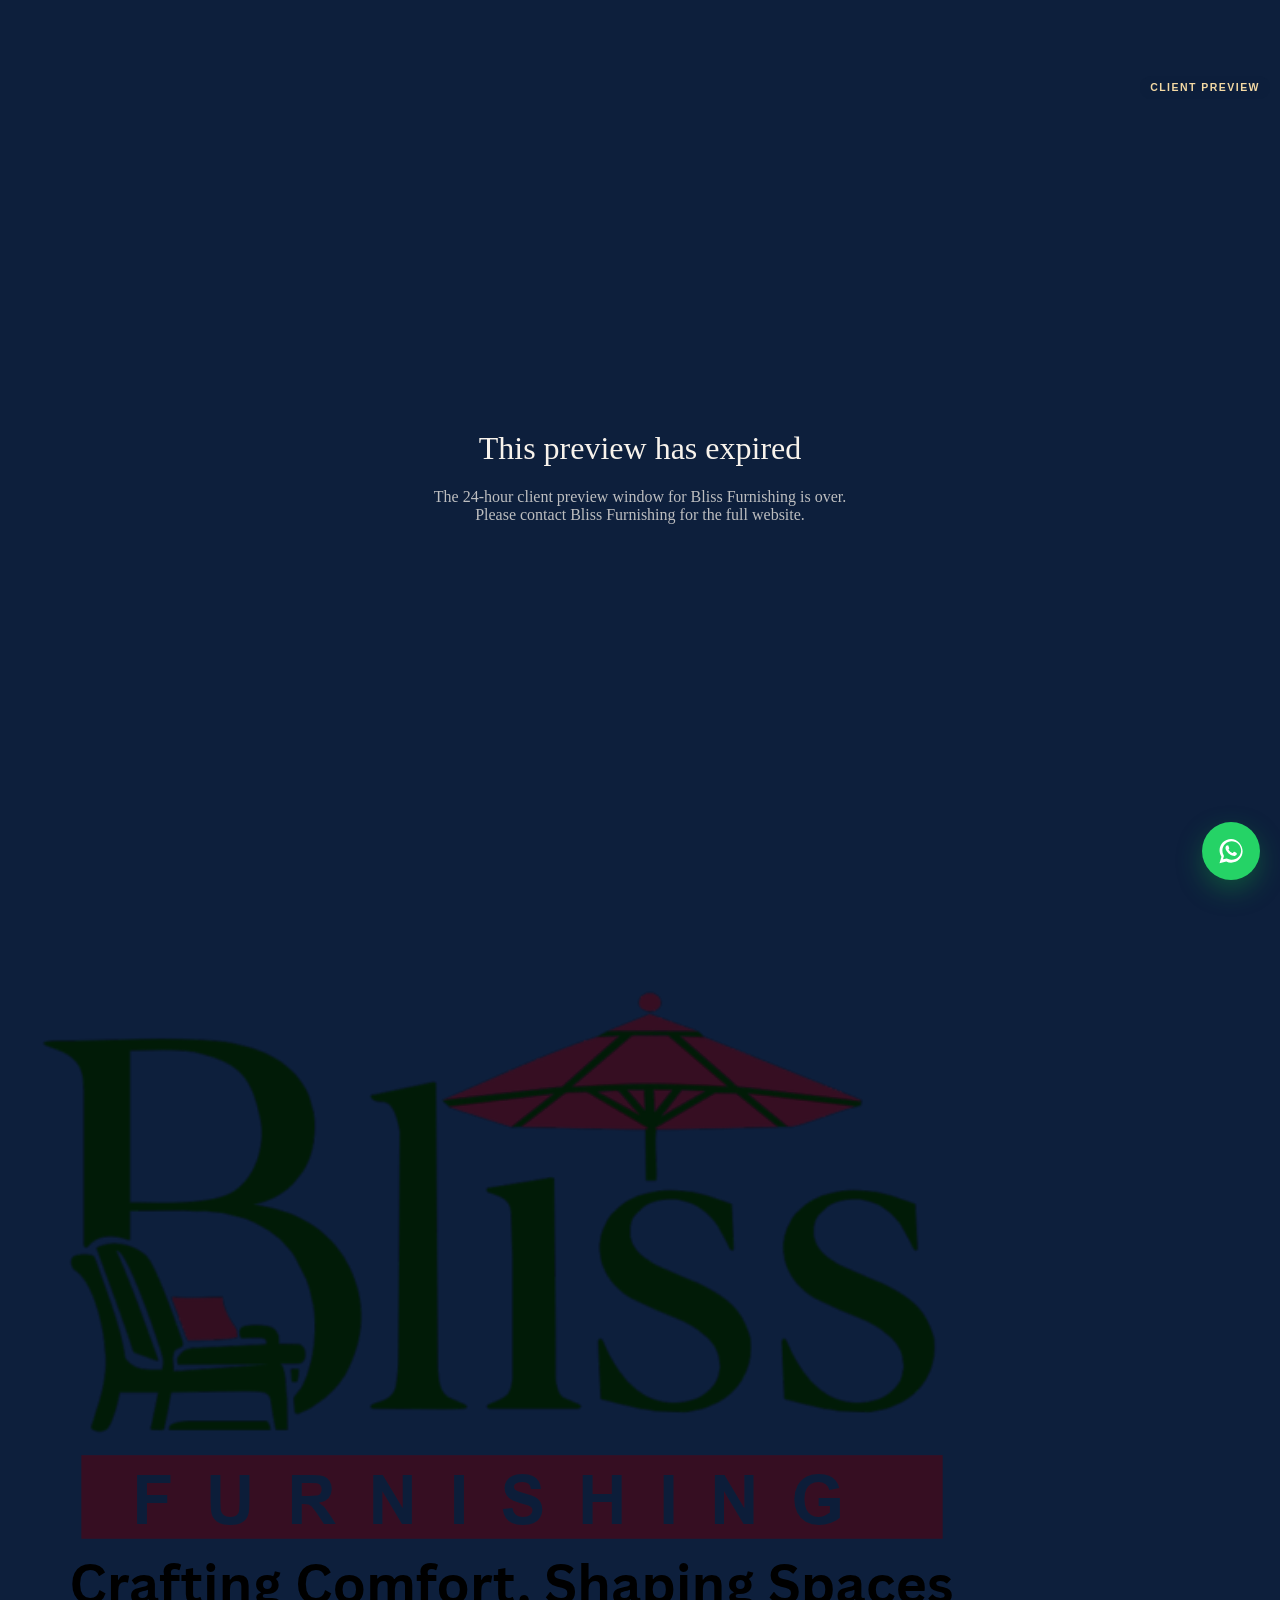
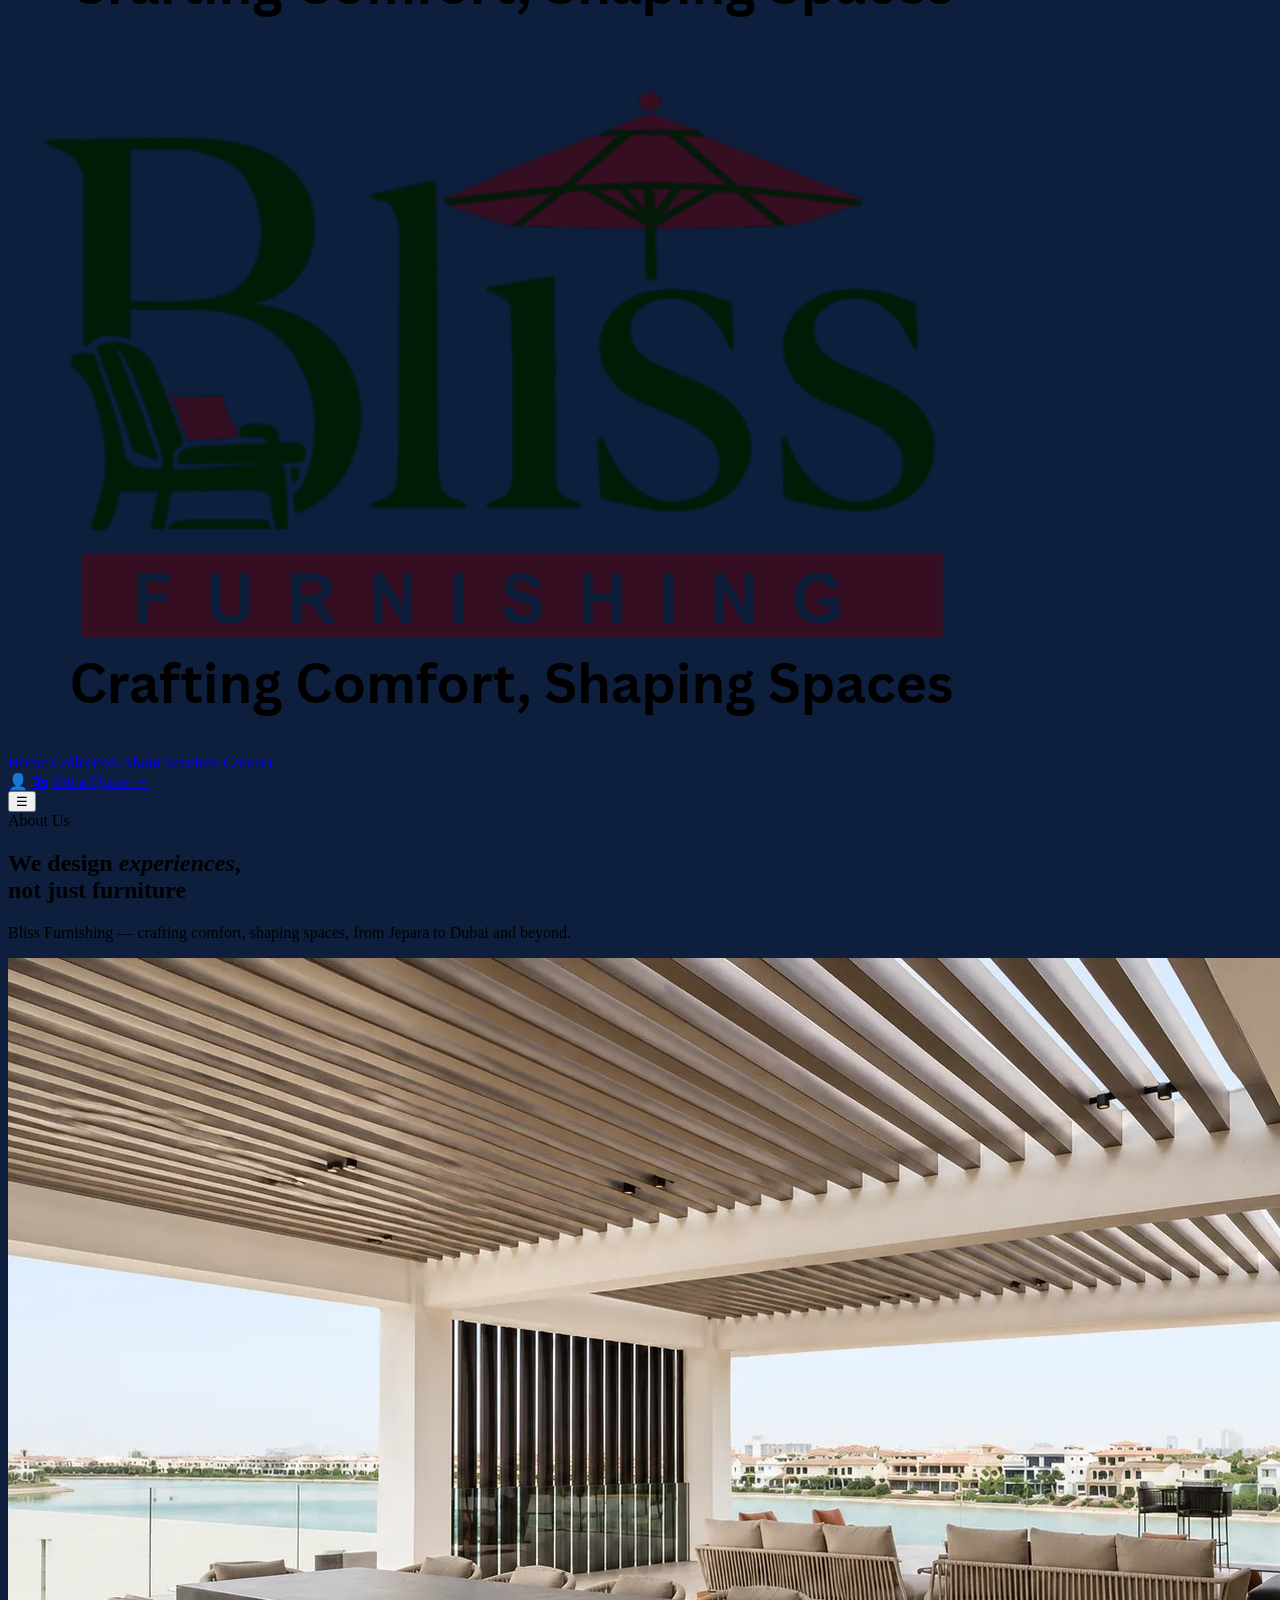
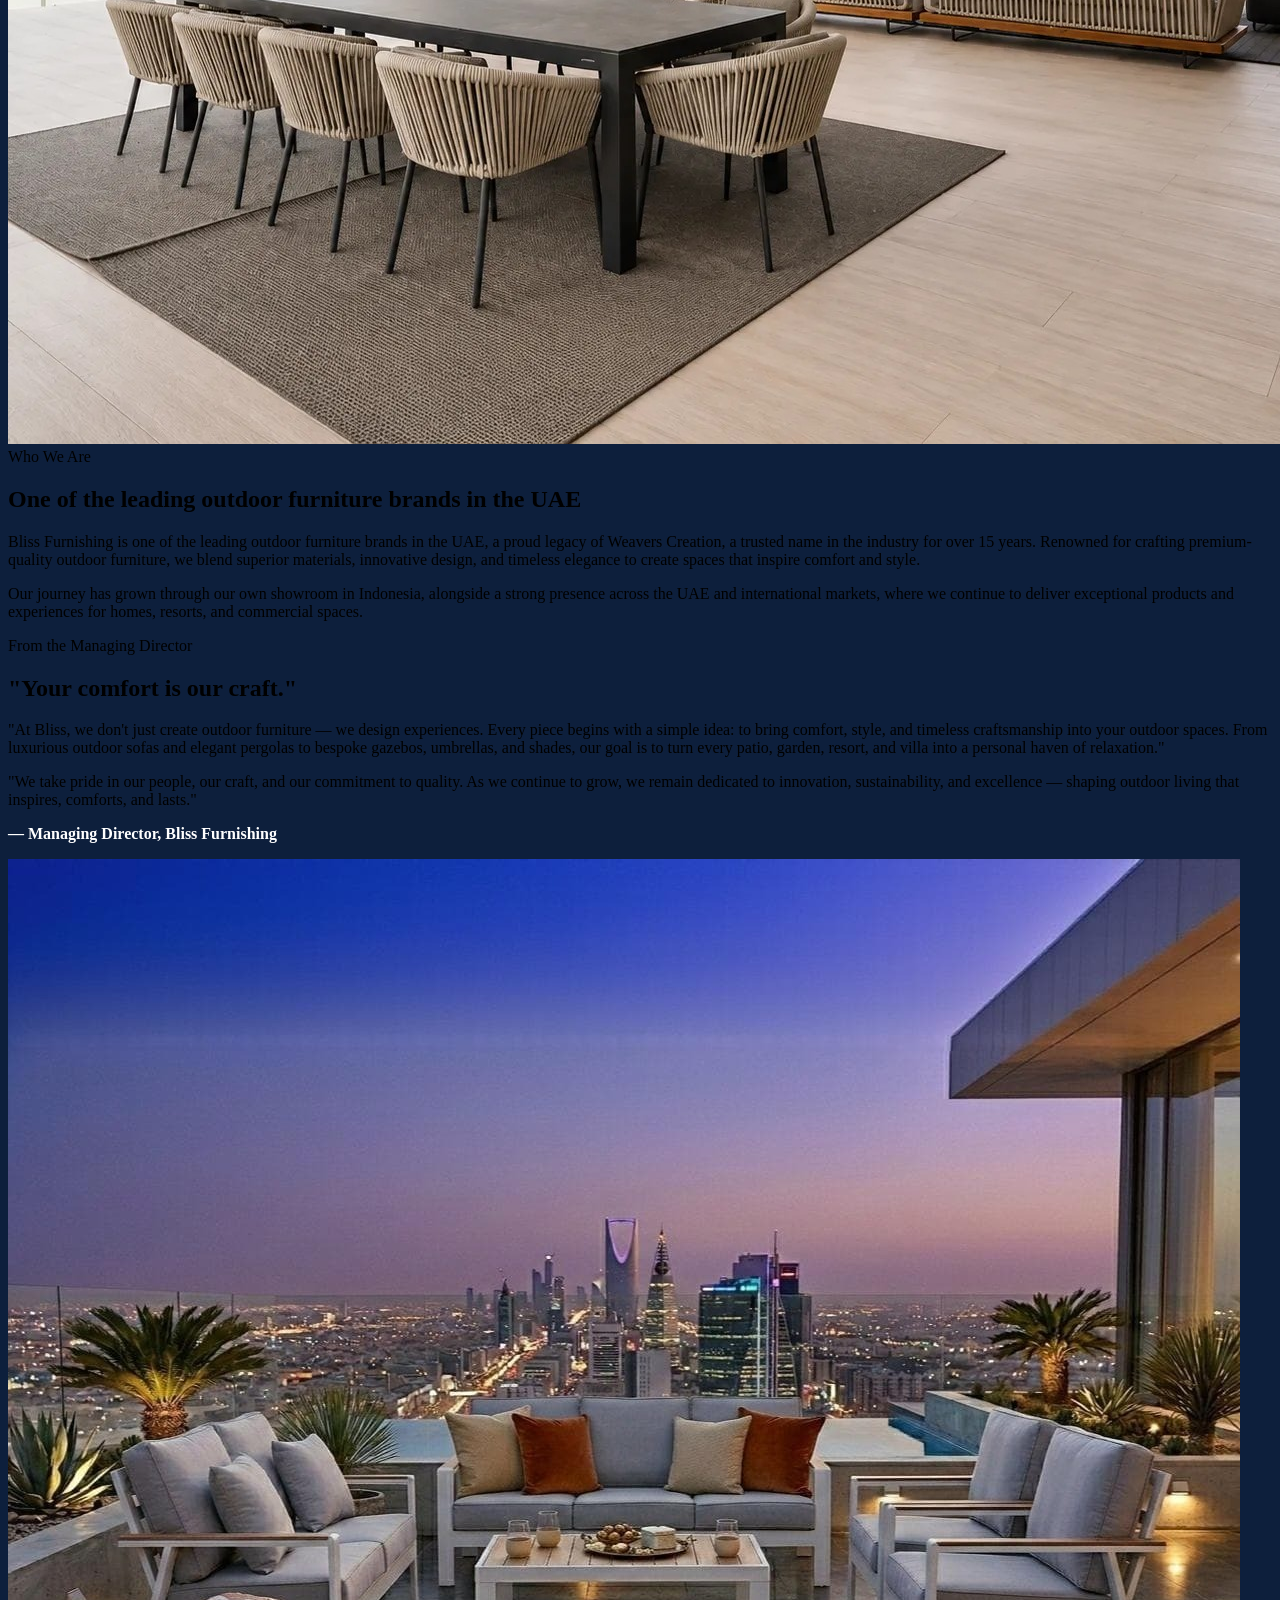
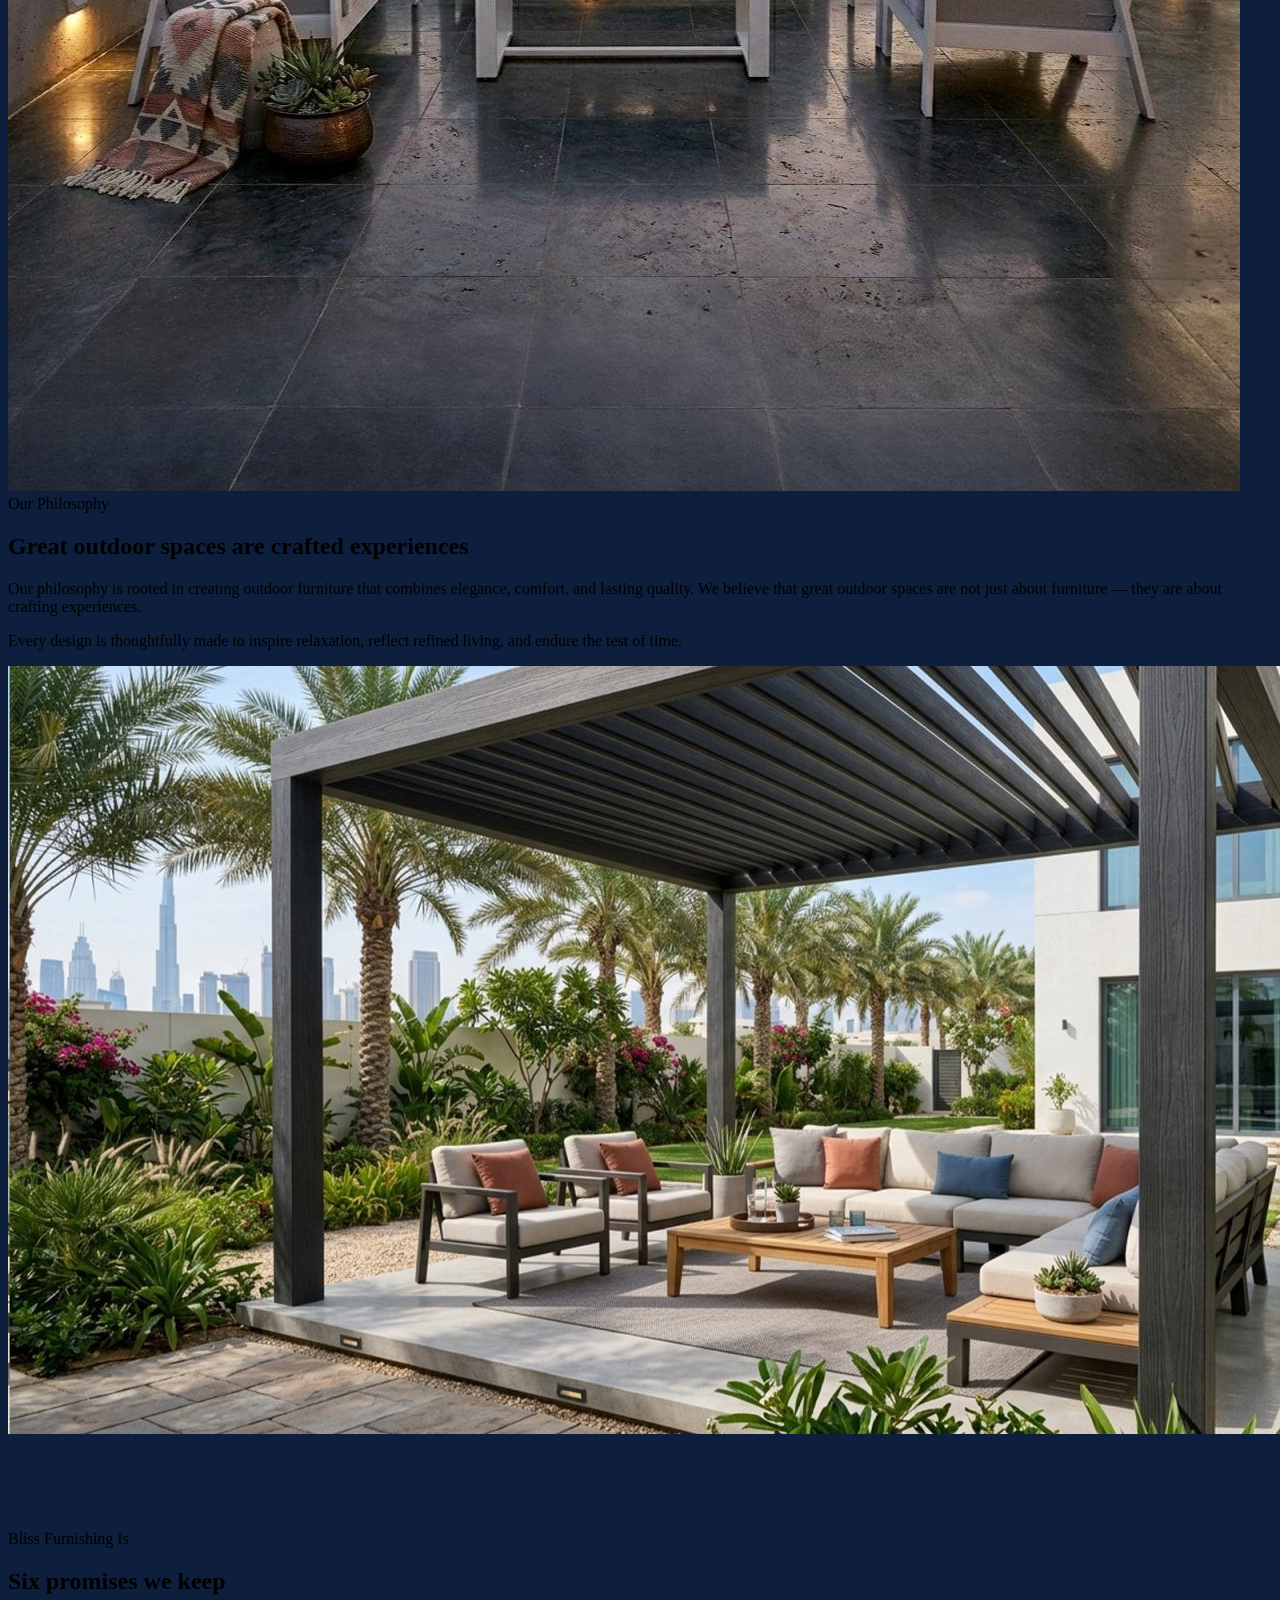
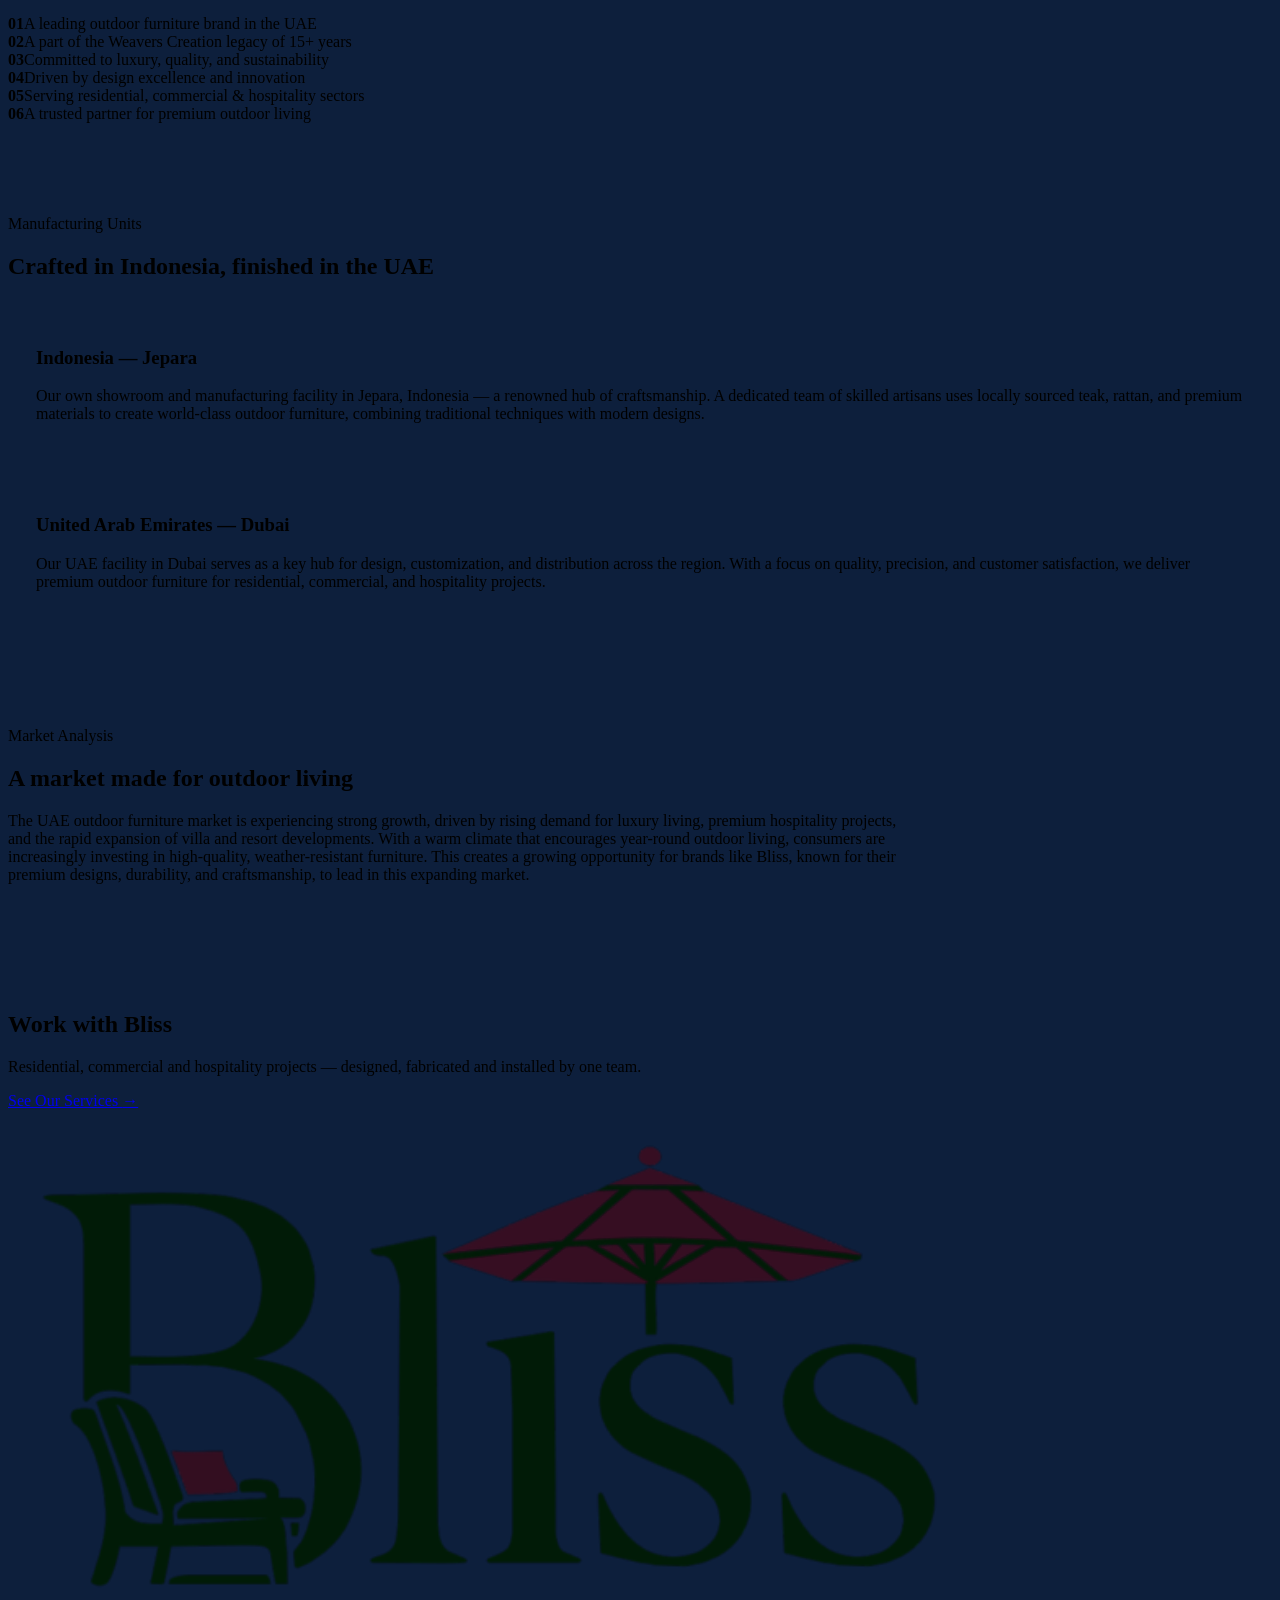
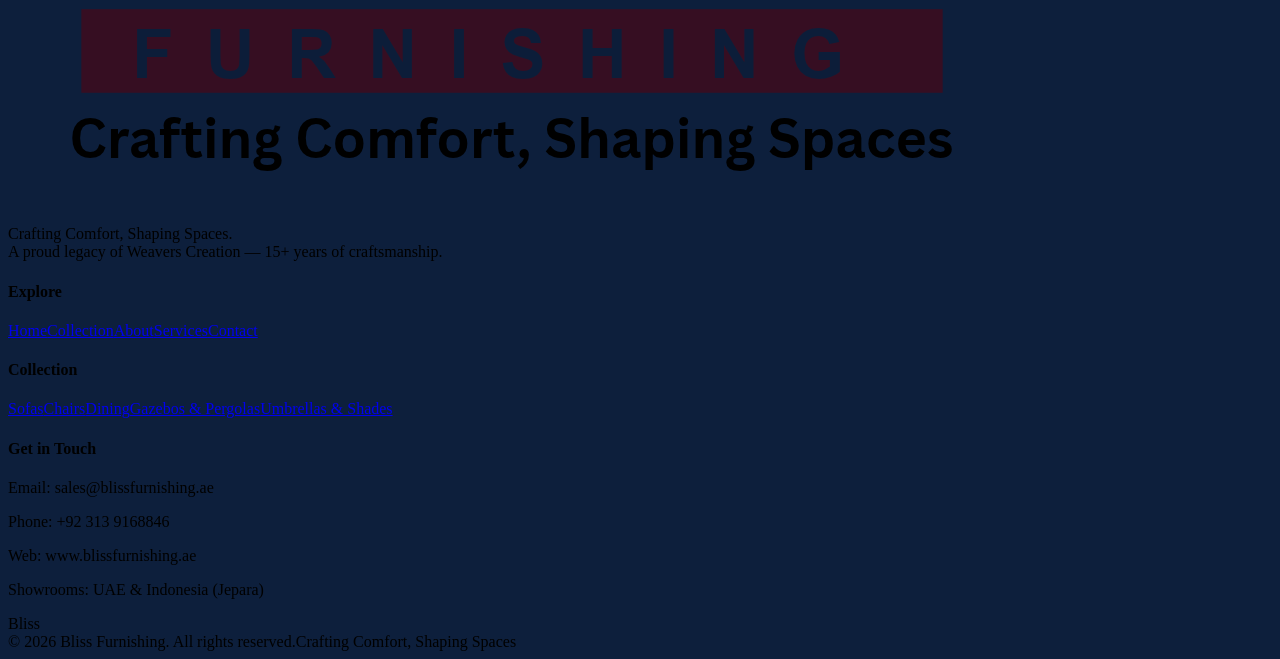
==== commit eb4f2964: "Add files via upload" ====
--- a/animated/about.html
+++ b/animated/about.html
@@ -5,6 +5,16 @@
 <meta name="viewport" content="width=device-width, initial-scale=1.0">
 <title>About — Bliss Furnishing | A Weavers Creation Legacy</title>
 <link rel="stylesheet" href="style.css?v=6">
+<script>
+/* Client preview lock — expires 24 Nov 2026, 7:30 PM Dubai time */
+(function(){var EXP=Date.parse("2026-11-24T19:30:00+04:00");
+document.addEventListener("contextmenu",function(e){e.preventDefault()});
+document.addEventListener("keydown",function(e){if((e.ctrlKey||e.metaKey)&&(e.key==="s"||e.key==="u"||e.key==="S"||e.key==="U"))e.preventDefault()});
+function chk(){if(Date.now()>=EXP){document.documentElement.innerHTML='<head><meta charset="utf-8"><meta name="viewport" content="width=device-width,initial-scale=1"><title>Preview Expired</title></head><body style="margin:0;font-family:Georgia,serif;background:#0d1f3c;color:#f8f3ec;display:flex;align-items:center;justify-content:center;min-height:100vh;text-align:center;padding:24px"><div><h1 style="font-weight:500">This preview has expired</h1><p style="opacity:.75">The 24-hour client preview window for Bliss Furnishing is over.<br>Please contact Bliss Furnishing for the full website.</p></div></body>';}}
+chk();setInterval(chk,30000);
+window.addEventListener("DOMContentLoaded",function(){var b=document.createElement("div");b.textContent="CLIENT PREVIEW";b.style.cssText="position:fixed;top:76px;right:10px;z-index:300;background:rgba(13,31,60,.88);color:#f3d9a4;font:600 10.5px/1 Arial;letter-spacing:.14em;padding:6px 10px;border-radius:99px;pointer-events:none";document.body.appendChild(b);});
+})();
+</script>
 </head>
 <body>
 <div id="loader"><img src="../images/logo.png" alt="Bliss Furnishing"></div>
